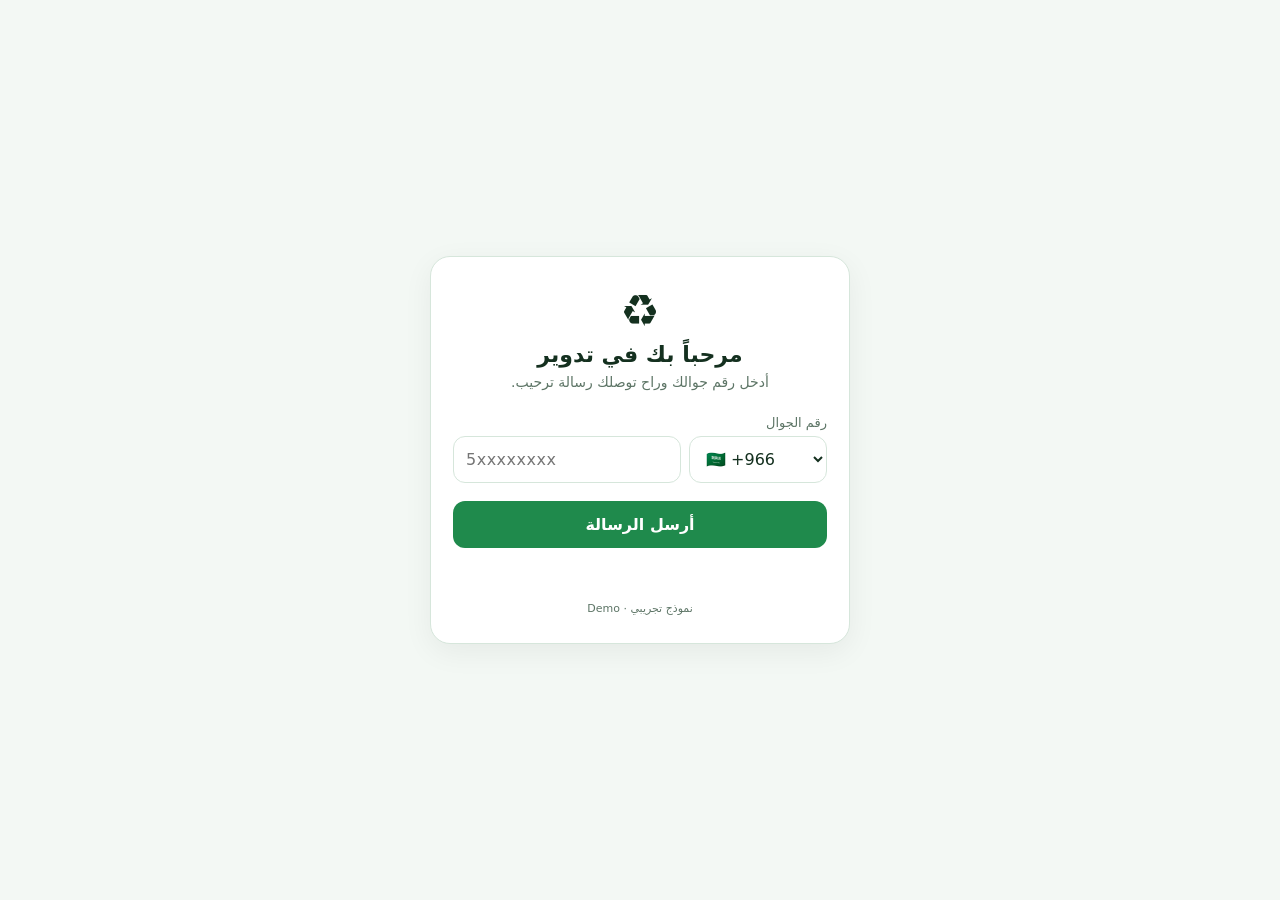
==== docs/welcome/index.html @ 0ce6180c "Create index.html" ====
<!doctype html>
<html lang="ar" dir="rtl">
<head>
<meta charset="utf-8">
<meta name="viewport" content="width=device-width,initial-scale=1">
<title>مرحباً بك في تدوير | Tadwir</title>
<link rel="stylesheet" href="../shared/style.css">
</head>
<body>
<main class="card">
  <div class="logo">♻️</div>
  <h1>مرحباً بك في تدوير</h1>
  <p class="sub">أدخل رقم جوالك وراح توصلك رسالة ترحيب.</p>
  <form id="form" autocomplete="off">
    <label for="phone">رقم الجوال</label>
    <div class="row">
      <input id="phone" name="phone" type="tel" inputmode="tel" placeholder="5xxxxxxxx" required>
      <select id="country" name="country">
        <option value="SA">🇸🇦 +966</option>
        <option value="EG">🇪🇬 +20</option>
        <option value="LB">🇱🇧 +961</option>
        <option value="AE">🇦🇪 +971</option>
        <option value="KW">🇰🇼 +965</option>
        <option value="BH">🇧🇭 +973</option>
        <option value="QA">🇶🇦 +974</option>
        <option value="OM">🇴🇲 +968</option>
        <option value="JO">🇯🇴 +962</option>
        <option value="IQ">🇮🇶 +964</option>
      </select>
    </div>
    <button id="btn" type="submit">أرسل الرسالة</button>
    <div id="msg" role="status" aria-live="polite"></div>
  </form>
  <footer>نموذج تجريبي · Demo</footer>
</main>
<script src="../config.js"></script>
<script>window.CONFIG = { ...window.CONFIG_BASE, KIND: "welcome" };</script>
<script src="../shared/app.js"></script>
</body>
</html>
---- docs/shared/style.css ----
:root{--bg:#f3f8f4;--card:#fff;--ink:#14301f;--muted:#5d7566;--brand:#1f8a4c;--brand-d:#166b3a;--line:#d6e6db;--err:#b3261e}
@media (prefers-color-scheme:dark){:root{--bg:#0e1a13;--card:#15251b;--ink:#e6f3ea;--muted:#93aa9b;--brand:#3ec27a;--brand-d:#2ea766;--line:#25402f;--err:#ff8a80}}
*{box-sizing:border-box}
body{margin:0;min-height:100vh;display:grid;place-items:center;padding:16px;background:var(--bg);color:var(--ink);font-family:"Segoe UI",Tahoma,system-ui,sans-serif}
.card{width:100%;max-width:420px;background:var(--card);border:1px solid var(--line);border-radius:20px;padding:28px 22px;box-shadow:0 8px 30px rgba(0,0,0,.06)}
.logo{font-size:44px;text-align:center}
h1{margin:6px 0 4px;text-align:center;font-size:22px}
p.sub{margin:0 0 20px;text-align:center;color:var(--muted);font-size:14px;line-height:1.7}
label{display:block;font-size:13px;color:var(--muted);margin:14px 0 6px}
.row{display:flex;gap:8px;direction:ltr}
select,input{font:inherit;color:var(--ink);background:transparent;border:1px solid var(--line);border-radius:12px;padding:12px;outline:none}
select{flex:0 0 138px}
input{flex:1;min-width:0;letter-spacing:.5px}
select:focus,input:focus{border-color:var(--brand)}
button{width:100%;margin-top:18px;padding:14px;border:0;border-radius:12px;background:var(--brand);color:#fff;font:inherit;font-weight:700;cursor:pointer}
button:hover{background:var(--brand-d)}
button:disabled{opacity:.6;cursor:wait}
#msg{min-height:22px;margin-top:14px;text-align:center;font-size:14px}
#msg.ok{color:var(--brand)}#msg.err{color:var(--err)}
footer{margin-top:18px;text-align:center;font-size:11px;color:var(--muted)}
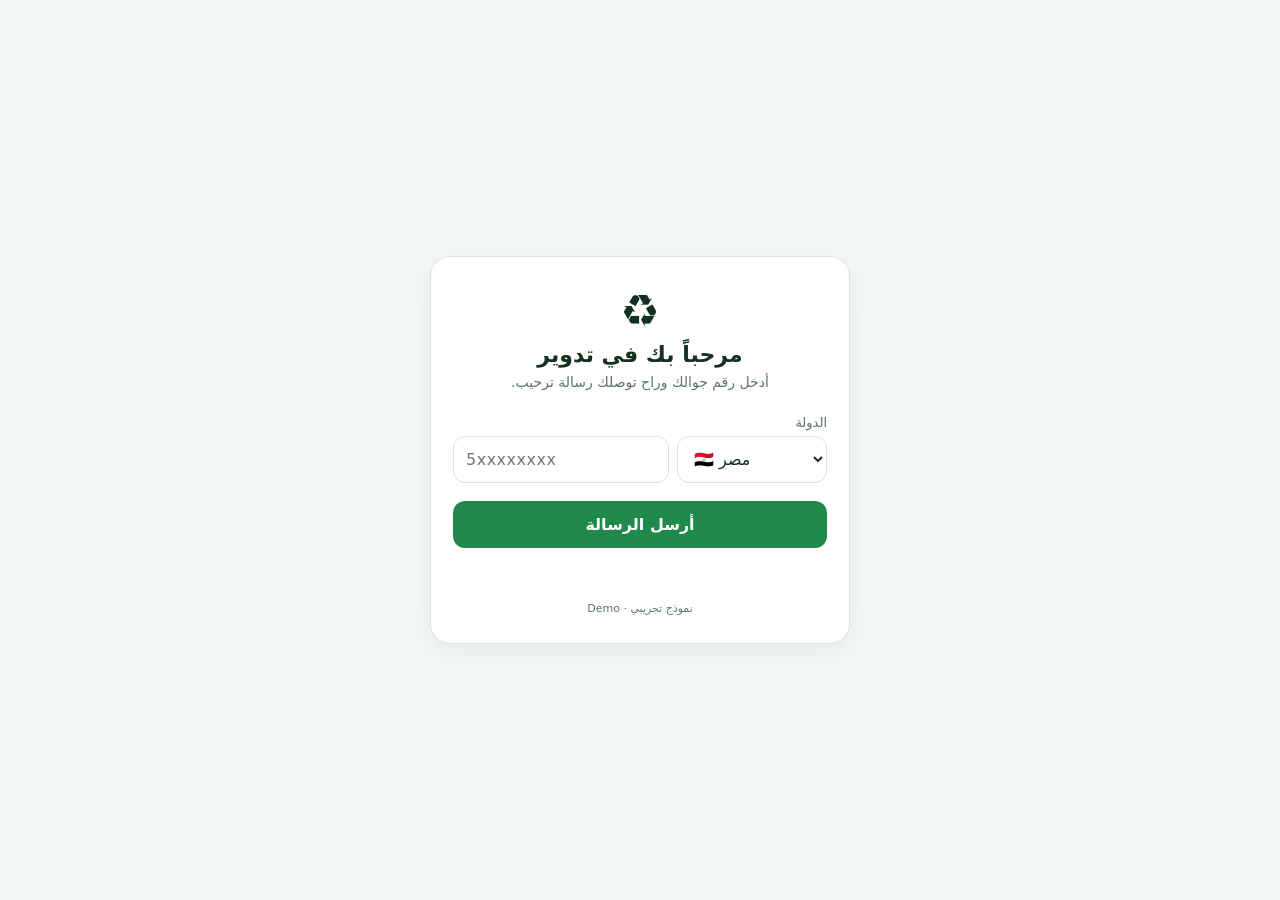
==== commit ec14b1ad: "Add country selection to welcome form Updated the form to include a country selection dropdown with " ====
--- a/docs/welcome/index.html
+++ b/docs/welcome/index.html
@@ -12,20 +12,28 @@
   <h1>مرحباً بك في تدوير</h1>
   <p class="sub">أدخل رقم جوالك وراح توصلك رسالة ترحيب.</p>
   <form id="form" autocomplete="off">
-    <label for="phone">رقم الجوال</label>
+    <label for="country">الدولة</label>
     <div class="row">
-      <input id="phone" name="phone" type="tel" inputmode="tel" placeholder="5xxxxxxxx" required>
+      <input id="phone" name="phone" type="tel" inputmode="tel" placeholder="رقم الجوال" required>
       <select id="country" name="country">
-        <option value="SA">🇸🇦 +966</option>
-        <option value="EG">🇪🇬 +20</option>
-        <option value="LB">🇱🇧 +961</option>
-        <option value="AE">🇦🇪 +971</option>
-        <option value="KW">🇰🇼 +965</option>
-        <option value="BH">🇧🇭 +973</option>
-        <option value="QA">🇶🇦 +974</option>
-        <option value="OM">🇴🇲 +968</option>
-        <option value="JO">🇯🇴 +962</option>
-        <option value="IQ">🇮🇶 +964</option>
+        <option value="EG">🇪🇬 مصر</option>
+        <option value="SA">🇸🇦 السعودية</option>
+        <option value="AE">🇦🇪 الإمارات</option>
+        <option value="KW">🇰🇼 الكويت</option>
+        <option value="BH">🇧🇭 البحرين</option>
+        <option value="QA">🇶🇦 قطر</option>
+        <option value="OM">🇴🇲 عُمان</option>
+        <option value="JO">🇯🇴 الأردن</option>
+        <option value="LB">🇱🇧 لبنان</option>
+        <option value="IQ">🇮🇶 العراق</option>
+        <option value="SY">🇸🇾 سوريا</option>
+        <option value="YE">🇾🇪 اليمن</option>
+        <option value="PS">🇵🇸 فلسطين</option>
+        <option value="LY">🇱🇾 ليبيا</option>
+        <option value="SD">🇸🇩 السودان</option>
+        <option value="TN">🇹🇳 تونس</option>
+        <option value="DZ">🇩🇿 الجزائر</option>
+        <option value="MA">🇲🇦 المغرب</option>
       </select>
     </div>
     <button id="btn" type="submit">أرسل الرسالة</button>
--- a/docs/shared/style.css
+++ b/docs/shared/style.css
@@ -9,7 +9,7 @@
 label{display:block;font-size:13px;color:var(--muted);margin:14px 0 6px}
 .row{display:flex;gap:8px;direction:ltr}
 select,input{font:inherit;color:var(--ink);background:transparent;border:1px solid var(--line);border-radius:12px;padding:12px;outline:none}
-select{flex:0 0 138px}
+select{flex:0 0 150px;max-width:45%}
 input{flex:1;min-width:0;letter-spacing:.5px}
 select:focus,input:focus{border-color:var(--brand)}
 button{width:100%;margin-top:18px;padding:14px;border:0;border-radius:12px;background:var(--brand);color:#fff;font:inherit;font-weight:700;cursor:pointer}
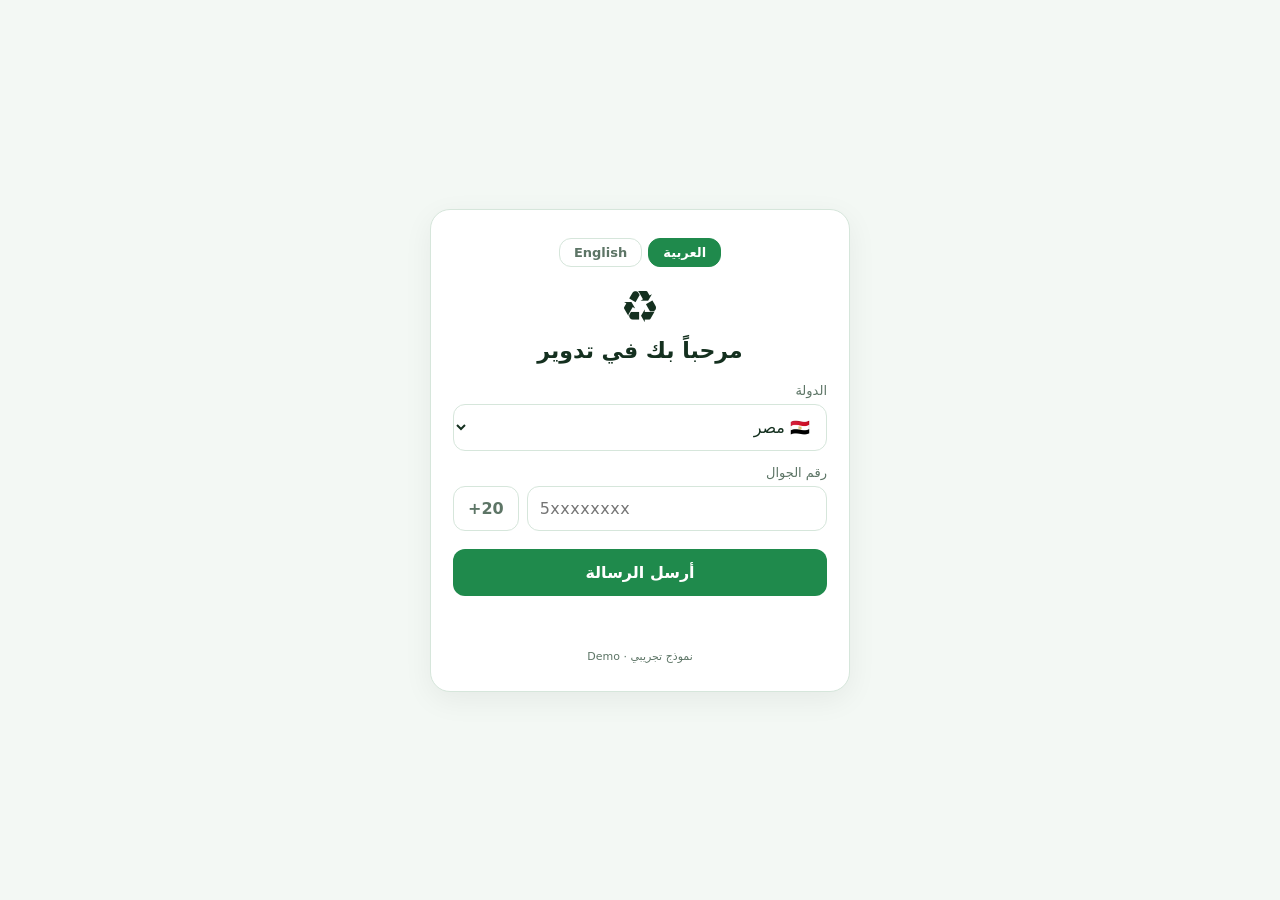
==== commit 1455b570: "Refactor HTML structure and update elements" ====
--- a/docs/welcome/index.html
+++ b/docs/welcome/index.html
@@ -8,38 +8,25 @@
 </head>
 <body>
 <main class="card">
+  <div class="langs" role="group" aria-label="Language">
+    <button type="button" data-lang="ar" aria-pressed="true">العربية</button>
+    <button type="button" data-lang="en" aria-pressed="false">English</button>
+  </div>
   <div class="logo">♻️</div>
-  <h1>مرحباً بك في تدوير</h1>
-  <p class="sub">أدخل رقم جوالك وراح توصلك رسالة ترحيب.</p>
+  <h1 id="h1">مرحباً بك في تدوير</h1>
+  <p class="sub" id="sub"></p>
   <form id="form" autocomplete="off">
-    <label for="country">الدولة</label>
+    <label for="country" id="countryLabel">الدولة</label>
+    <select id="country" name="country"><option value="EG">🇪🇬 مصر</option></select>
+    <label for="phone" id="phoneLabel">رقم الجوال</label>
     <div class="row">
-      <input id="phone" name="phone" type="tel" inputmode="tel" placeholder="رقم الجوال" required>
-      <select id="country" name="country">
-        <option value="EG">🇪🇬 مصر</option>
-        <option value="SA">🇸🇦 السعودية</option>
-        <option value="AE">🇦🇪 الإمارات</option>
-        <option value="KW">🇰🇼 الكويت</option>
-        <option value="BH">🇧🇭 البحرين</option>
-        <option value="QA">🇶🇦 قطر</option>
-        <option value="OM">🇴🇲 عُمان</option>
-        <option value="JO">🇯🇴 الأردن</option>
-        <option value="LB">🇱🇧 لبنان</option>
-        <option value="IQ">🇮🇶 العراق</option>
-        <option value="SY">🇸🇾 سوريا</option>
-        <option value="YE">🇾🇪 اليمن</option>
-        <option value="PS">🇵🇸 فلسطين</option>
-        <option value="LY">🇱🇾 ليبيا</option>
-        <option value="SD">🇸🇩 السودان</option>
-        <option value="TN">🇹🇳 تونس</option>
-        <option value="DZ">🇩🇿 الجزائر</option>
-        <option value="MA">🇲🇦 المغرب</option>
-      </select>
+      <span class="dial" id="dial">+20</span>
+      <input id="phone" name="phone" type="tel" inputmode="tel" placeholder="5xxxxxxxx" required>
     </div>
-    <button id="btn" type="submit">أرسل الرسالة</button>
+    <button id="btn" class="submit" type="submit">أرسل الرسالة</button>
     <div id="msg" role="status" aria-live="polite"></div>
   </form>
-  <footer>نموذج تجريبي · Demo</footer>
+  <footer id="demo">نموذج تجريبي · Demo</footer>
 </main>
 <script src="../config.js"></script>
 <script>window.CONFIG = { ...window.CONFIG_BASE, KIND: "welcome" };</script>
--- a/docs/shared/style.css
+++ b/docs/shared/style.css
@@ -9,7 +9,14 @@
 label{display:block;font-size:13px;color:var(--muted);margin:14px 0 6px}
 .row{display:flex;gap:8px;direction:ltr}
 select,input{font:inherit;color:var(--ink);background:transparent;border:1px solid var(--line);border-radius:12px;padding:12px;outline:none}
-select{flex:0 0 150px;max-width:45%}
+select{width:100%}
+.dial{display:flex;align-items:center;padding:0 14px;border:1px solid var(--line);border-radius:12px;color:var(--muted);font-weight:700;direction:ltr}
+.dial[hidden]{display:none}
+.langs{display:flex;gap:6px;justify-content:center;margin-bottom:14px}
+.langs button{width:auto;margin:0;padding:6px 14px;font-size:13px;background:transparent;color:var(--muted);border:1px solid var(--line)}
+.langs button[aria-pressed=true]{background:var(--brand);color:#fff;border-color:var(--brand)}
+.langs button:hover{background:var(--line);color:var(--ink)}
+.langs button[aria-pressed=true]:hover{background:var(--brand-d);color:#fff}
 input{flex:1;min-width:0;letter-spacing:.5px}
 select:focus,input:focus{border-color:var(--brand)}
 button{width:100%;margin-top:18px;padding:14px;border:0;border-radius:12px;background:var(--brand);color:#fff;font:inherit;font-weight:700;cursor:pointer}
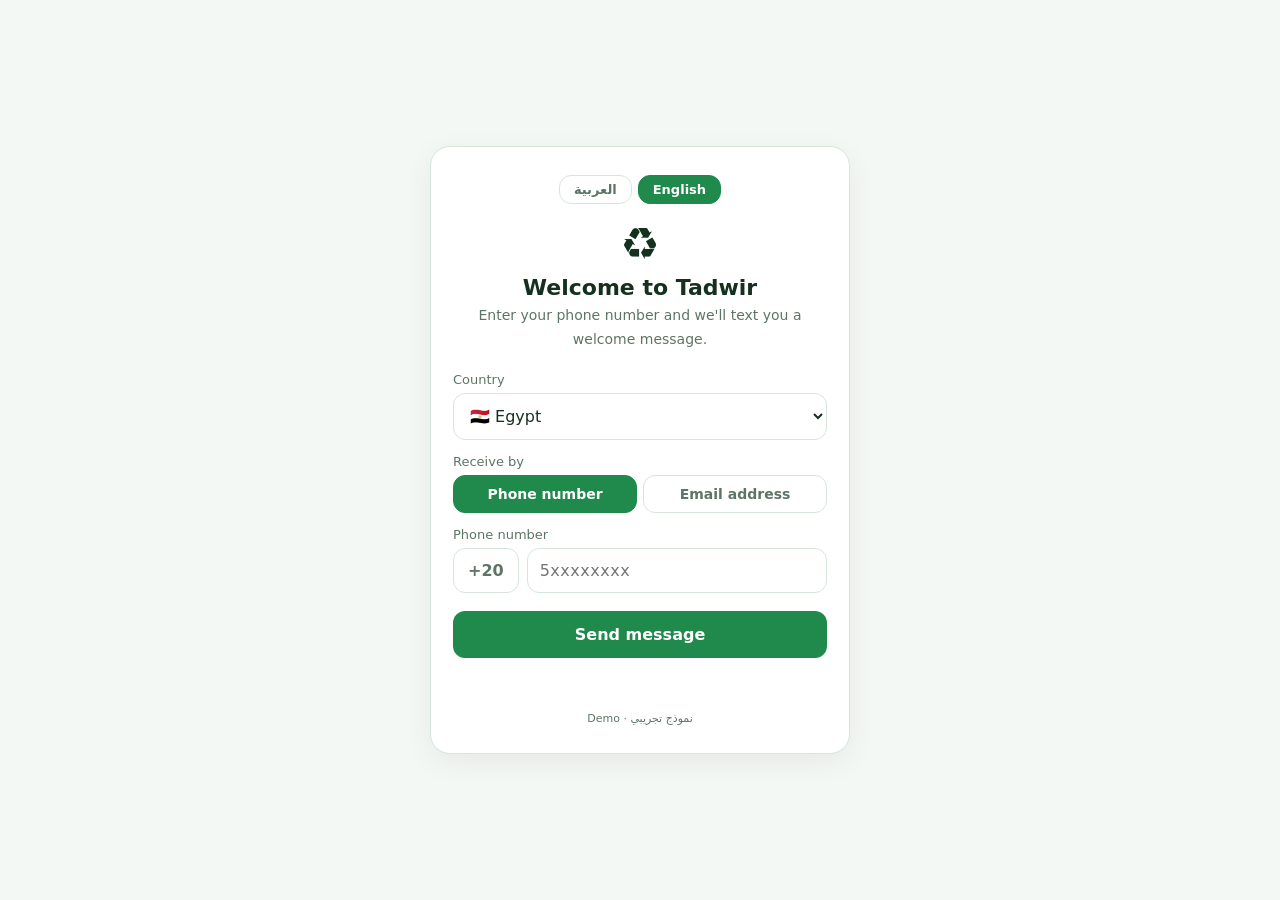
==== commit 27d72e82: "Add method selection for delivery options" ====
--- a/docs/welcome/index.html
+++ b/docs/welcome/index.html
@@ -18,6 +18,11 @@
   <form id="form" autocomplete="off">
     <label for="country" id="countryLabel">الدولة</label>
     <select id="country" name="country"><option value="EG">🇪🇬 مصر</option></select>
+    <label id="methodLabel">طريقة الاستلام</label>
+    <div class="seg" role="group" aria-label="Method">
+      <button type="button" data-method="sms" aria-pressed="true">رقم الجوال</button>
+      <button type="button" data-method="email" aria-pressed="false">البريد الإلكتروني</button>
+    </div>
     <label for="phone" id="phoneLabel">رقم الجوال</label>
     <div class="row">
       <span class="dial" id="dial">+20</span>
--- a/docs/shared/style.css
+++ b/docs/shared/style.css
@@ -13,10 +13,15 @@
 .dial{display:flex;align-items:center;padding:0 14px;border:1px solid var(--line);border-radius:12px;color:var(--muted);font-weight:700;direction:ltr}
 .dial[hidden]{display:none}
 .langs{display:flex;gap:6px;justify-content:center;margin-bottom:14px}
+.seg{display:flex;gap:6px}
+.seg button{margin:0;padding:10px;font-size:14px;background:transparent;color:var(--muted);border:1px solid var(--line)}
+.seg button[aria-pressed=true]{background:var(--brand);color:#fff;border-color:var(--brand)}
+.seg button.off{opacity:.5}
+#msg.info{color:var(--muted)}
 .langs button{width:auto;margin:0;padding:6px 14px;font-size:13px;background:transparent;color:var(--muted);border:1px solid var(--line)}
 .langs button[aria-pressed=true]{background:var(--brand);color:#fff;border-color:var(--brand)}
-.langs button:hover{background:var(--line);color:var(--ink)}
-.langs button[aria-pressed=true]:hover{background:var(--brand-d);color:#fff}
+.langs button:hover,.seg button:hover{background:var(--line);color:var(--ink)}
+.langs button[aria-pressed=true]:hover,.seg button[aria-pressed=true]:hover{background:var(--brand-d);color:#fff}
 input{flex:1;min-width:0;letter-spacing:.5px}
 select:focus,input:focus{border-color:var(--brand)}
 button{width:100%;margin-top:18px;padding:14px;border:0;border-radius:12px;background:var(--brand);color:#fff;font:inherit;font-weight:700;cursor:pointer}
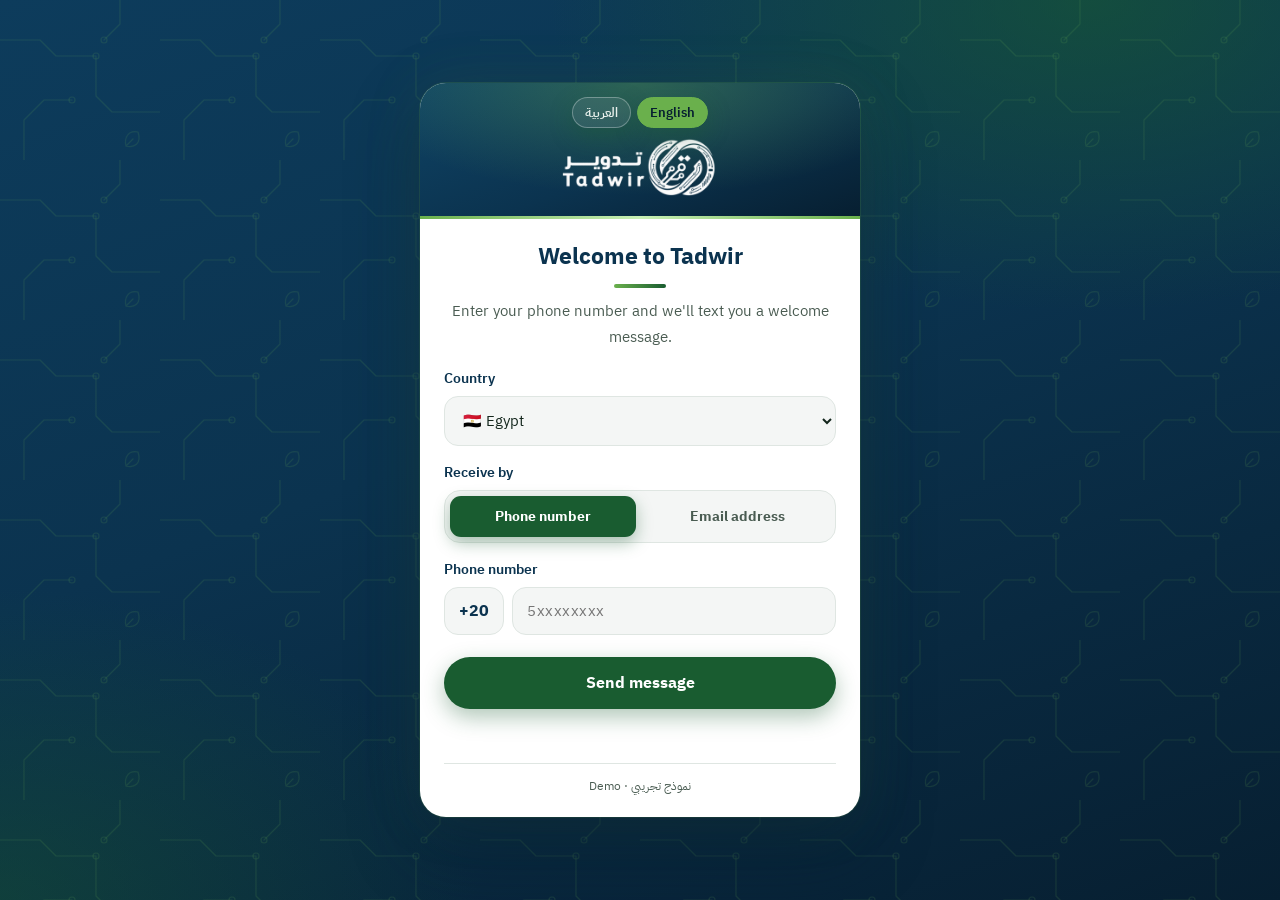
==== commit e4125bf1: "Add files via upload" ====
--- a/docs/welcome/index.html
+++ b/docs/welcome/index.html
@@ -4,7 +4,128 @@
 <meta charset="utf-8">
 <meta name="viewport" content="width=device-width,initial-scale=1">
 <title>مرحباً بك في تدوير | Tadwir</title>
-<link rel="stylesheet" href="../shared/style.css">
+<link rel="preconnect" href="https://fonts.googleapis.com">
+<link rel="preconnect" href="https://fonts.gstatic.com" crossorigin>
+<link rel="stylesheet" href="https://fonts.googleapis.com/css2?family=IBM+Plex+Sans+Arabic:wght@400;600;700&display=swap">
+<meta name="theme-color" content="#0b334f">
+<style>
+/* ==========================================================
+   Tadwir — تدوير | Welcome & order pages
+   Same identity as the main site: green #195c30, navy #0b334f,
+   accent #6ab04c, IBM Plex Sans Arabic, circuit motif, logo.
+   ========================================================== */
+:root{
+  --green:#195c30;--green-d:#14492a;--green-l:#6ab04c;--navy:#0b334f;--navy-9:#071f31;
+  --bg-a:#0d3c5c;--bg-b:#0b334f;--bg-c:#071f31;
+  --card:#ffffff;--field:#f4f6f5;--ink:#13261c;--heading:#0b334f;--muted:#4a5c52;--line:#dfe6e2;
+  --brand:#195c30;--brand-d:#14492a;--ok:#195c30;--err:#b3261e;
+  --shadow:0 30px 70px rgba(7,31,49,.45);
+  --logo:url("[data-uri]");
+  color-scheme:light;
+}
+@media (prefers-color-scheme:dark){:root:not([data-theme=light]){
+  --card:#0d2a40;--field:#0a2236;--ink:#e2ebe6;--heading:#f1f6f3;--muted:#a8bcb2;--line:#1c3e57;
+  --brand:#2f7d47;--brand-d:#256a3b;--ok:#86cc66;--err:#ff8a80;--shadow:0 30px 70px rgba(0,0,0,.55);color-scheme:dark}}
+:root[data-theme=dark]{
+  --card:#0d2a40;--field:#0a2236;--ink:#e2ebe6;--heading:#f1f6f3;--muted:#a8bcb2;--line:#1c3e57;
+  --brand:#2f7d47;--brand-d:#256a3b;--ok:#86cc66;--err:#ff8a80;--shadow:0 30px 70px rgba(0,0,0,.55);color-scheme:dark}
+
+*{box-sizing:border-box}
+body{
+  margin:0;min-height:100vh;min-height:100svh;display:grid;place-items:center;padding:24px 16px;
+  color:var(--ink);font-family:"IBM Plex Sans Arabic","Tajawal",system-ui,-apple-system,"Segoe UI",Tahoma,sans-serif;
+  background:
+    url("data:image/svg+xml,%3Csvg xmlns='http://www.w3.org/2000/svg' width='160' height='160' fill='none' stroke='%236ab04c' stroke-opacity='.14' stroke-width='1.2' stroke-linecap='round' stroke-linejoin='round'%3E%3Cpath d='M0 40h40l16 16h40M96 56v40l16 16h48M24 160v-40l20-20h28M120 0v24l-16 16'/%3E%3Ccircle cx='96' cy='56' r='3'/%3E%3Ccircle cx='72' cy='100' r='3'/%3E%3Ccircle cx='104' cy='40' r='3'/%3E%3Cpath d='M138 132c-10-2-14 6-12 14 8 2 16-2 12-14Zm-12 14 7-7'/%3E%3C/svg%3E") 0 0/160px 160px,
+    radial-gradient(900px 520px at 85% 0%,rgba(25,92,48,.6),transparent 60%),
+    radial-gradient(800px 520px at 0% 100%,rgba(25,92,48,.4),transparent 60%),
+    linear-gradient(160deg,var(--bg-a) 0%,var(--bg-b) 45%,var(--bg-c) 100%);
+  background-attachment:fixed;
+}
+a{color:var(--ok)}
+
+/* ---------- Card ---------- */
+.card{
+  position:relative;width:100%;max-width:440px;overflow:hidden;
+  background:var(--card);border-radius:26px;padding:0 24px 22px;
+  box-shadow:var(--shadow),0 0 0 1px rgba(106,176,76,.18),0 0 60px rgba(106,176,76,.12);
+  animation:rise .7s cubic-bezier(.22,.8,.24,1) both;
+}
+@keyframes rise{from{opacity:0;transform:translateY(24px) scale(.98)}to{opacity:1;transform:none}}
+
+/* Brand header: navy band with the Tadwir logo */
+.logo{
+  margin:0 -24px 22px;height:136px;position:relative;font-size:0;color:transparent;
+  background:var(--logo) center calc(100% - 20px)/auto 58px no-repeat,
+    radial-gradient(420px 160px at 50% 0%,rgba(106,176,76,.35),transparent 70%),
+    linear-gradient(160deg,#0f4466,var(--navy) 55%,var(--navy-9));
+  border-bottom:3px solid var(--green-l);
+}
+.logo::after{
+  content:"";position:absolute;inset-inline:0;bottom:-3px;height:3px;
+  background:linear-gradient(90deg,transparent,#c9f0b5,transparent);
+  animation:scan 3.2s ease-in-out infinite;
+}
+@keyframes scan{0%{transform:translateX(-100%)}100%{transform:translateX(100%)}}
+
+/* Language switch sits on the brand band */
+.langs{position:absolute;top:14px;inset-inline:0;z-index:2;display:flex;gap:6px;justify-content:center;margin:0}
+.langs button{
+  width:auto;margin:0;padding:5px 12px;font-size:12.5px;font-weight:600;border-radius:999px;
+  background:rgba(255,255,255,.08);color:#e8f0ec;border:1.5px solid rgba(255,255,255,.3);
+}
+.langs button[aria-pressed=true]{background:var(--green-l);color:var(--navy-9);border-color:var(--green-l)}
+.langs button:hover{background:rgba(106,176,76,.22);color:#fff}
+.langs button[aria-pressed=true]:hover{background:#7cc35c;color:var(--navy-9)}
+
+h1{margin:0 0 6px;text-align:center;font-size:23px;line-height:1.4;color:var(--heading);font-weight:700}
+h1::after{content:"";display:block;width:52px;height:4px;border-radius:4px;margin:10px auto 0;background:linear-gradient(90deg,var(--green-l),var(--green))}
+p.sub{margin:10px 0 18px;text-align:center;color:var(--muted);font-size:14.5px;line-height:1.8}
+p.sub a{font-weight:700;text-decoration:none}
+p.sub a:hover{text-decoration:underline}
+
+/* ---------- Form ---------- */
+label{display:block;font-size:13.5px;font-weight:600;color:var(--heading);margin:16px 0 7px}
+.row{display:flex;gap:8px;direction:ltr}
+select,input{
+  font:inherit;font-size:15px;color:var(--ink);background:var(--field);
+  border:1.5px solid var(--line);border-radius:14px;padding:12px 14px;outline:none;
+  transition:border-color .25s,box-shadow .25s,background-color .25s;
+}
+select{width:100%;cursor:pointer}
+select:focus,input:focus{border-color:var(--green-l);box-shadow:0 0 0 4px rgba(106,176,76,.2);background:var(--card)}
+input{flex:1;min-width:0;letter-spacing:.5px}
+.dial{display:flex;align-items:center;padding:0 14px;background:var(--field);border:1.5px solid var(--line);border-radius:14px;color:var(--heading);font-weight:700;direction:ltr}
+.dial[hidden]{display:none}
+
+.seg{display:flex;gap:8px;padding:5px;background:var(--field);border:1.5px solid var(--line);border-radius:16px}
+.seg button{margin:0;padding:10px;font-size:14px;border-radius:11px;background:transparent;color:var(--muted);border:0;box-shadow:none}
+.seg button[aria-pressed=true]{background:var(--brand);color:#fff;box-shadow:0 6px 16px rgba(25,92,48,.35)}
+.seg button:hover{background:rgba(106,176,76,.14);color:var(--ink);transform:none}
+.seg button[aria-pressed=true]:hover{background:var(--brand-d);color:#fff}
+.seg button.off{opacity:.45}
+
+button{
+  width:100%;margin-top:22px;padding:14px;border:0;border-radius:999px;
+  background:var(--brand);color:#fff;font:inherit;font-size:16px;font-weight:700;cursor:pointer;
+  box-shadow:0 8px 22px rgba(25,92,48,.35);
+  transition:background-color .3s,box-shadow .3s,transform .3s cubic-bezier(.22,.8,.24,1);
+}
+button:hover{background:var(--brand-d);transform:translateY(-2px);box-shadow:0 12px 28px rgba(25,92,48,.45),0 0 0 4px rgba(106,176,76,.18)}
+button:disabled{opacity:.6;cursor:wait;transform:none}
+:focus-visible{outline:3px solid var(--green-l);outline-offset:3px}
+
+#msg{min-height:22px;margin-top:14px;text-align:center;font-size:14px;line-height:1.7;border-radius:12px}
+#msg.ok,#msg.err,#msg.info{padding:10px 12px}
+#msg.ok{color:var(--ok);background:rgba(106,176,76,.12)}
+#msg.err{color:var(--err);background:rgba(179,38,30,.08)}
+#msg.info{color:var(--muted);background:var(--field)}
+
+footer{margin-top:18px;padding-top:14px;border-top:1px solid var(--line);text-align:center;font-size:11.5px;color:var(--muted)}
+
+@media (max-width:380px){.card{padding:0 18px 20px}.logo{margin:0 -18px 20px;height:128px;background-size:auto 52px,auto,auto}h1{font-size:21px}}
+@media (prefers-reduced-motion:reduce){.card,.logo::after{animation:none}button,button:hover{transition:none;transform:none}}
+
+</style>
 </head>
 <body>
 <main class="card">
@@ -12,7 +133,7 @@
     <button type="button" data-lang="ar" aria-pressed="true">العربية</button>
     <button type="button" data-lang="en" aria-pressed="false">English</button>
   </div>
-  <div class="logo">♻️</div>
+  <div class="logo" role="img" aria-label="تدوير | Tadwir"></div>
   <h1 id="h1">مرحباً بك في تدوير</h1>
   <p class="sub" id="sub"></p>
   <form id="form" autocomplete="off">
@@ -33,8 +154,242 @@
   </form>
   <footer id="demo">نموذج تجريبي · Demo</footer>
 </main>
-<script src="../config.js"></script>
+<script>
+// بعد ما تنشر الـ Worker، حط رابطه هنا (مثال: https://tadwir-sms.اسمك.workers.dev)
+window.CONFIG_BASE = {
+  API_URL: "https://tadwir-sms.tadwir.workers.dev",
+  // اختياري: Site Key من Cloudflare Turnstile (اتركه فاضي لو ما تبي كابتشا)
+  TURNSTILE_SITEKEY: "",
+  // الدول اللي ترسل SMS (برقم الجوال). باقي الدول إيميل. لازم تطابق الوسيط
+  SMS_COUNTRIES: ["EG"],
+};
+
+</script>
 <script>window.CONFIG = { ...window.CONFIG_BASE, KIND: "welcome" };</script>
-<script src="../shared/app.js"></script>
+<script>
+const COUNTRIES = [
+  ["EG","🇪🇬","مصر","Egypt","+20"],
+  ["SA","🇸🇦","السعودية","Saudi Arabia","+966"],
+  ["AE","🇦🇪","الإمارات","United Arab Emirates","+971"],
+  ["KW","🇰🇼","الكويت","Kuwait","+965"],
+  ["BH","🇧🇭","البحرين","Bahrain","+973"],
+  ["QA","🇶🇦","قطر","Qatar","+974"],
+  ["OM","🇴🇲","عُمان","Oman","+968"],
+  ["JO","🇯🇴","الأردن","Jordan","+962"],
+  ["LB","🇱🇧","لبنان","Lebanon","+961"],
+  ["IQ","🇮🇶","العراق","Iraq","+964"],
+  ["SY","🇸🇾","سوريا","Syria","+963"],
+  ["YE","🇾🇪","اليمن","Yemen","+967"],
+  ["PS","🇵🇸","فلسطين","Palestine","+970"],
+  ["LY","🇱🇾","ليبيا","Libya","+218"],
+  ["SD","🇸🇩","السودان","Sudan","+249"],
+  ["TN","🇹🇳","تونس","Tunisia","+216"],
+  ["DZ","🇩🇿","الجزائر","Algeria","+213"],
+  ["MA","🇲🇦","المغرب","Morocco","+212"],
+];
+
+const T = {
+  ar: {
+    dir: "rtl",
+    title: { welcome: "مرحباً بك في تدوير", order: "تأكيد طلبك في تدوير" },
+    sub: {
+      welcome: { sms: "أدخل رقم جوالك وراح توصلك رسالة ترحيب.", email: "أدخل بريدك الإلكتروني وراح توصلك رسالة ترحيب." },
+      order: { sms: "أدخل رقم جوالك وراح توصلك رسالة تأكيد الطلب.", email: "أدخل بريدك الإلكتروني وراح توصلك رسالة تأكيد الطلب." },
+    },
+    langLabel: "اللغة", country: "الدولة", method: "طريقة الاستلام", phone: "رقم الجوال", email: "البريد الإلكتروني",
+    smsUnsupported: "النظام ما يدعم الرسائل النصية لهذه الدولة، تقدر تستلم الرسالة على بريدك الإلكتروني.",
+    btn: { welcome: "أرسل الرسالة", order: "أكّد الطلب" },
+    demo: "نموذج تجريبي · Demo",
+    okSms: "تم الإرسال ✅ تفقد رسائلك.",
+    okEmail: "تم الإرسال ✅ تفقد بريدك (وصندوق الرسائل غير المرغوبة).",
+    errors: {
+      bad_phone: "الرقم غير صحيح، تأكد من الدولة والرقم.",
+      bad_email: "البريد الإلكتروني غير صحيح.",
+      sms_unsupported: "النظام ما يدعم الرسائل النصية لهذه الدولة، استخدم البريد الإلكتروني.",
+      country_not_allowed: "هذي الدولة غير مدعومة حالياً.",
+      phone_limit: "وصلت الحد المسموح لهذا الرقم اليوم.",
+      ip_limit: "طلبات كثيرة، حاول بعد ساعة.",
+      daily_cap: "الخدمة وصلت حدها اليومي، حاول بكرة.",
+      country_quota: "الخدمة غير متاحة لهذه الدولة حالياً.",
+      captcha: "فشل التحقق، حدّث الصفحة وحاول مرة ثانية.",
+      send_failed: "تعذر إرسال الرسالة، حاول لاحقاً.",
+      origin: "هذا الموقع غير مصرح له.",
+      channel_unavailable: "الإرسال لهذه الدولة غير متاح حالياً.",
+      other: "صار خطأ، حاول مرة ثانية.",
+      network: "تعذر الاتصال بالخدمة.",
+    },
+  },
+  en: {
+    dir: "ltr",
+    title: { welcome: "Welcome to Tadwir", order: "Confirm your Tadwir order" },
+    sub: {
+      welcome: { sms: "Enter your phone number and we'll text you a welcome message.", email: "Enter your email and we'll send you a welcome message." },
+      order: { sms: "Enter your phone number and we'll text you your order confirmation.", email: "Enter your email and we'll send you your order confirmation." },
+    },
+    langLabel: "Language", country: "Country", method: "Receive by", phone: "Phone number", email: "Email address",
+    smsUnsupported: "Text messages (SMS) are not supported for this country. You can receive the message by email instead.",
+    btn: { welcome: "Send message", order: "Confirm order" },
+    demo: "Demo · نموذج تجريبي",
+    okSms: "Sent ✅ Check your messages.",
+    okEmail: "Sent ✅ Check your inbox (and spam folder).",
+    errors: {
+      bad_phone: "Invalid number. Check the country and the number.",
+      bad_email: "Invalid email address.",
+      sms_unsupported: "Text messages are not supported for this country. Please use email.",
+      country_not_allowed: "This country is not supported yet.",
+      phone_limit: "This number reached today's limit.",
+      ip_limit: "Too many requests. Try again in an hour.",
+      daily_cap: "The service reached its daily limit. Try tomorrow.",
+      country_quota: "The service is currently unavailable for this country.",
+      captcha: "Verification failed. Refresh the page and try again.",
+      send_failed: "Could not send the message. Try again later.",
+      origin: "This site is not authorized.",
+      channel_unavailable: "Sending to this country is currently unavailable.",
+      other: "Something went wrong. Please try again.",
+      network: "Could not reach the service.",
+    },
+  },
+};
+
+const KIND = window.CONFIG.KIND;
+const SMS_COUNTRIES = window.CONFIG.SMS_COUNTRIES || ["EG"];
+const $ = (id) => document.getElementById(id);
+const form = $("form"), msg = $("msg"), btn = $("btn"), phone = $("phone"), country = $("country"), dial = $("dial");
+
+let lang = "ar";
+try {
+  const saved = localStorage.getItem("tadwir_lang");
+  if (saved === "ar" || saved === "en") lang = saved;
+  else if (!/^ar/i.test(navigator.language || "ar")) lang = "en";
+} catch (e) {}
+
+const smsOk = () => SMS_COUNTRIES.includes(country.value);
+let method = "sms";
+const isEmailMode = () => method === "email";
+
+function buildCountries() {
+  const cur = country.value || "EG";
+  country.innerHTML = "";
+  for (const [code, flag, ar, en] of COUNTRIES) {
+    const o = document.createElement("option");
+    o.value = code;
+    o.textContent = `${flag} ${lang === "ar" ? ar : en}`;
+    country.appendChild(o);
+  }
+  country.value = cur;
+}
+
+function applyMode(clear) {
+  const t = T[lang];
+  if (!smsOk()) method = "email";
+  const em = isEmailMode();
+  $("methodLabel").textContent = t.method;
+  document.querySelectorAll("[data-method]").forEach((b) => {
+    b.setAttribute("aria-pressed", String(b.dataset.method === method));
+    b.textContent = b.dataset.method === "sms" ? t.phone : t.email;
+    b.classList.toggle("off", b.dataset.method === "sms" && !smsOk());
+  });
+  if (clear) phone.value = "";
+  phone.type = em ? "email" : "tel";
+  phone.inputMode = em ? "email" : "tel";
+  phone.placeholder = em ? "name@example.com" : "5xxxxxxxx";
+  $("phoneLabel").textContent = em ? t.email : t.phone;
+  $("sub").textContent = t.sub[KIND][em ? "email" : "sms"];
+  dial.hidden = em;
+  if (!em) dial.textContent = (COUNTRIES.find((c) => c[0] === country.value) || [])[4] || "";
+}
+
+function applyLang() {
+  const t = T[lang];
+  document.documentElement.lang = lang;
+  document.documentElement.dir = t.dir;
+  document.title = `${t.title[KIND]} | Tadwir`;
+  $("h1").textContent = t.title[KIND];
+  $("countryLabel").textContent = t.country;
+  btn.textContent = t.btn[KIND];
+  $("demo").textContent = t.demo;
+  document.querySelectorAll("[data-lang]").forEach((b) => b.setAttribute("aria-pressed", String(b.dataset.lang === lang)));
+  msg.textContent = ""; msg.className = "";
+  buildCountries();
+  applyMode(false);
+}
+
+document.querySelectorAll("[data-lang]").forEach((b) =>
+  b.addEventListener("click", () => {
+    lang = b.dataset.lang;
+    try { localStorage.setItem("tadwir_lang", lang); } catch (e) {}
+    applyLang();
+  })
+);
+country.addEventListener("change", () => {
+  msg.textContent = ""; msg.className = "";
+  method = smsOk() ? "sms" : "email";
+  applyMode(true);
+});
+document.querySelectorAll("[data-method]").forEach((b) =>
+  b.addEventListener("click", () => {
+    msg.textContent = ""; msg.className = "";
+    if (b.dataset.method === "sms" && !smsOk()) {
+      msg.className = "info";
+      msg.textContent = T[lang].smsUnsupported;
+      return;
+    }
+    method = b.dataset.method;
+    applyMode(true);
+  })
+);
+applyLang();
+
+let captchaToken = "";
+if (window.CONFIG.TURNSTILE_SITEKEY) {
+  const s = document.createElement("script");
+  s.src = "https://challenges.cloudflare.com/turnstile/v0/api.js";
+  s.async = true;
+  document.head.appendChild(s);
+  const d = document.createElement("div");
+  d.className = "cf-turnstile";
+  d.dataset.sitekey = window.CONFIG.TURNSTILE_SITEKEY;
+  d.dataset.callback = "onCaptcha";
+  btn.before(d);
+  window.onCaptcha = (tk) => (captchaToken = tk);
+}
+
+form.addEventListener("submit", async (e) => {
+  e.preventDefault();
+  const t = T[lang];
+  msg.className = ""; msg.textContent = ""; btn.disabled = true;
+  const em = isEmailMode();
+  try {
+    const r = await fetch(window.CONFIG.API_URL, {
+      method: "POST",
+      headers: { "Content-Type": "application/json" },
+      body: JSON.stringify({
+        kind: KIND,
+        country: country.value,
+        method,
+        ...(em ? { email: phone.value } : { phone: phone.value }),
+        captcha: captchaToken,
+      }),
+    });
+    const data = await r.json().catch(() => ({}));
+    if (r.ok && data.ok) {
+      msg.className = "ok";
+      msg.textContent = em ? t.okEmail : t.okSms;
+      phone.value = "";
+    } else {
+      msg.className = "err";
+      msg.textContent = t.errors[data.error] || t.errors.other;
+    }
+  } catch {
+    msg.className = "err";
+    msg.textContent = t.errors.network;
+  } finally {
+    btn.disabled = false;
+    if (window.turnstile) window.turnstile.reset();
+    captchaToken = "";
+  }
+});
+
+</script>
 </body>
 </html>
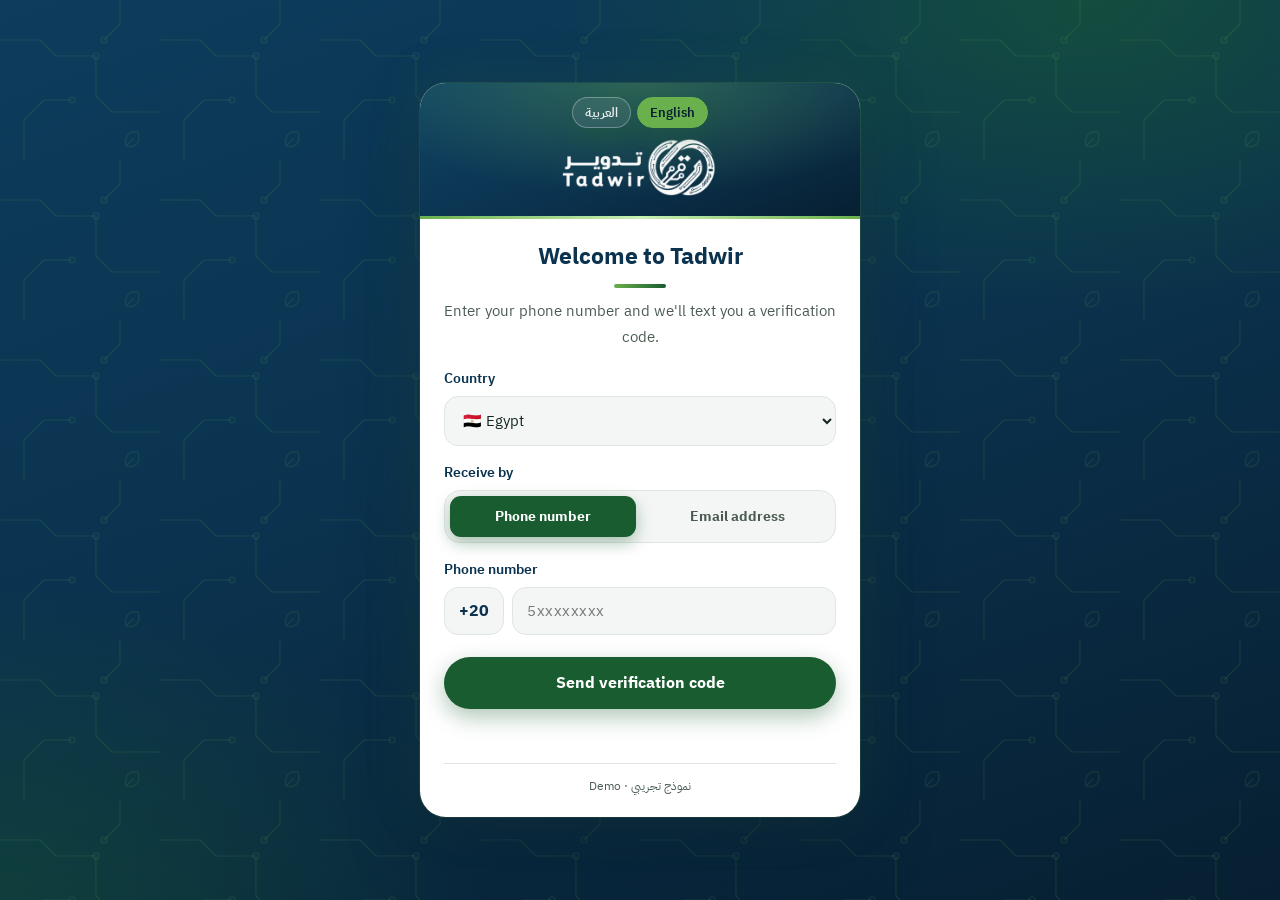
==== commit 268f5c33: "Update index.html" ====
--- a/docs/welcome/index.html
+++ b/docs/welcome/index.html
@@ -125,6 +125,18 @@
 @media (max-width:380px){.card{padding:0 18px 20px}.logo{margin:0 -18px 20px;height:128px;background-size:auto 52px,auto,auto}h1{font-size:21px}}
 @media (prefers-reduced-motion:reduce){.card,.logo::after{animation:none}button,button:hover{transition:none;transform:none}}
 
+/* ---- Verify step ---- */
+.step[hidden]{display:none}
+.sent-to{margin:4px 0 2px;text-align:center;font-size:14px;color:var(--muted)}
+.sent-to b{color:var(--heading);direction:ltr;unicode-bidi:isolate}
+.otp{width:100%;text-align:center;font-size:30px;font-weight:700;letter-spacing:.9em;padding:14px 10px 14px calc(10px + .9em);direction:ltr}
+.links{display:flex;justify-content:space-between;gap:10px;margin-top:14px;font-size:13.5px}
+.link{width:auto;margin:0;padding:0;background:none;border:0;box-shadow:none;color:var(--ok);font-weight:600;font-size:13.5px;cursor:pointer;text-decoration:underline;text-underline-offset:3px}
+.link:hover{background:none;transform:none;box-shadow:none;color:var(--ok);opacity:.85}
+.link:disabled{color:var(--muted);text-decoration:none;cursor:default;opacity:1}
+.done{text-align:center;padding:10px 0 4px}
+.done-ic{width:72px;height:72px;margin:6px auto 12px;border-radius:50%;display:grid;place-items:center;background:rgba(106,176,76,.15);color:var(--ok);font-size:38px;font-weight:700;animation:pop .5s cubic-bezier(.22,.8,.24,1)}
+@keyframes pop{from{transform:scale(.6);opacity:0}to{transform:none;opacity:1}}
 </style>
 </head>
 <body>
@@ -135,261 +147,266 @@
   </div>
   <div class="logo" role="img" aria-label="تدوير | Tadwir"></div>
   <h1 id="h1">مرحباً بك في تدوير</h1>
-  <p class="sub" id="sub"></p>
-  <form id="form" autocomplete="off">
+
+  <!-- Step 1: where to send the code -->
+  <form class="step" id="step1" autocomplete="off" novalidate>
+    <p class="sub" id="sub1"></p>
     <label for="country" id="countryLabel">الدولة</label>
-    <select id="country" name="country"><option value="EG">🇪🇬 مصر</option></select>
+    <select id="country" name="country"></select>
     <label id="methodLabel">طريقة الاستلام</label>
     <div class="seg" role="group" aria-label="Method">
       <button type="button" data-method="sms" aria-pressed="true">رقم الجوال</button>
       <button type="button" data-method="email" aria-pressed="false">البريد الإلكتروني</button>
     </div>
-    <label for="phone" id="phoneLabel">رقم الجوال</label>
+    <label for="to" id="toLabel">رقم الجوال</label>
     <div class="row">
       <span class="dial" id="dial">+20</span>
-      <input id="phone" name="phone" type="tel" inputmode="tel" placeholder="5xxxxxxxx" required>
+      <input id="to" name="to" type="tel" inputmode="tel" placeholder="5xxxxxxxx" required>
     </div>
-    <button id="btn" class="submit" type="submit">أرسل الرسالة</button>
-    <div id="msg" role="status" aria-live="polite"></div>
+    <button id="sendBtn" type="submit">أرسل رمز التحقق</button>
   </form>
+
+  <!-- Step 2: enter the code -->
+  <form class="step" id="step2" autocomplete="off" novalidate hidden>
+    <p class="sent-to"><span id="sentLabel">أرسلنا رمز التحقق إلى</span><br><b id="sentTo"></b></p>
+    <label for="code" id="codeLabel">رمز التحقق</label>
+    <input id="code" class="otp" name="code" type="text" inputmode="numeric" autocomplete="one-time-code" maxlength="4" placeholder="••••" required>
+    <button id="checkBtn" type="submit">تحقق</button>
+    <div class="links">
+      <button type="button" class="link" id="resendBtn">إعادة الإرسال</button>
+      <button type="button" class="link" id="changeBtn">تغيير الرقم</button>
+    </div>
+  </form>
+
+  <!-- Step 3: verified -->
+  <section class="step done" id="step3" hidden>
+    <div class="done-ic" aria-hidden="true">✓</div>
+    <h2 id="doneTitle" style="margin:0 0 6px;color:var(--heading)">تم التحقق بنجاح</h2>
+    <p class="sub" id="doneSub" style="margin:0"></p>
+  </section>
+
+  <div id="msg" role="status" aria-live="polite"></div>
   <footer id="demo">نموذج تجريبي · Demo</footer>
 </main>
+
 <script>
-// بعد ما تنشر الـ Worker، حط رابطه هنا (مثال: https://tadwir-sms.اسمك.workers.dev)
-window.CONFIG_BASE = {
-  API_URL: "https://tadwir-sms.tadwir.workers.dev",
-  // اختياري: Site Key من Cloudflare Turnstile (اتركه فاضي لو ما تبي كابتشا)
-  TURNSTILE_SITEKEY: "",
-  // الدول اللي ترسل SMS (برقم الجوال). باقي الدول إيميل. لازم تطابق الوسيط
-  SMS_COUNTRIES: ["EG"],
+/* ===== الإعدادات: رابط Worker التحقق ===== */
+const VERIFY_URL = "https://tadwir-sms.tadwir.workers.dev/otp";
+const SMS_COUNTRIES = ["EG"];   /* نفس CHANNELS في الوسيط: الدول اللي توصلها SMS */
+const RESEND_SECONDS = 30;
+const CODE_LENGTH = 4;   // نفس طول الرمز في إعدادات Twilio Verify
+
+const COUNTRIES = [
+  ["EG","🇪🇬","مصر","Egypt","+20"],["SA","🇸🇦","السعودية","Saudi Arabia","+966"],
+  ["AE","🇦🇪","الإمارات","United Arab Emirates","+971"],["KW","🇰🇼","الكويت","Kuwait","+965"],
+  ["BH","🇧🇭","البحرين","Bahrain","+973"],["QA","🇶🇦","قطر","Qatar","+974"],
+  ["OM","🇴🇲","عُمان","Oman","+968"],["JO","🇯🇴","الأردن","Jordan","+962"],
+  ["LB","🇱🇧","لبنان","Lebanon","+961"],["IQ","🇮🇶","العراق","Iraq","+964"],
+  ["SY","🇸🇾","سوريا","Syria","+963"],["YE","🇾🇪","اليمن","Yemen","+967"],
+  ["PS","🇵🇸","فلسطين","Palestine","+970"],["LY","🇱🇾","ليبيا","Libya","+218"],
+  ["SD","🇸🇩","السودان","Sudan","+249"],["TN","🇹🇳","تونس","Tunisia","+216"],
+  ["DZ","🇩🇿","الجزائر","Algeria","+213"],["MA","🇲🇦","المغرب","Morocco","+212"],
+];
+
+const T = {
+  ar: { dir:"rtl", title:"مرحباً بك في تدوير",
+    sub:{ sms:"أدخل رقم جوالك وراح يوصلك رمز تحقق.", email:"أدخل بريدك الإلكتروني وراح يوصلك رمز تحقق." },
+    country:"الدولة", method:"طريقة الاستلام", phone:"رقم الجوال", email:"البريد الإلكتروني",
+    send:"أرسل رمز التحقق", sentLabel:"أرسلنا رمز التحقق إلى", code:"رمز التحقق", check:"تحقق",
+    resend:"إعادة الإرسال", resendIn:(s)=>`إعادة الإرسال بعد ${s} ث`, change:"تغيير الرقم", changeEmail:"تغيير البريد",
+    resent:"تم إرسال رمز جديد ✅", doneTitle:"تم التحقق بنجاح", doneSub:"أهلاً بك في تدوير 🌱", welcomedTo:(to)=>`أرسلنا لك رسالة الترحيب على ${to}`, smsUnsupported:"النظام ما يدعم الرسائل النصية لهذه الدولة، تقدر تستلم الرمز على بريدك الإلكتروني.",
+    demo:"نموذج تجريبي · Demo",
+    errors:{ bad_phone:"الرقم غير صحيح، تأكد من الدولة والرقم.", bad_email:"البريد الإلكتروني غير صحيح.",
+      bad_code:"اكتب الرمز كامل (4 أرقام).", wrong_code:"الرمز غير صحيح، حاول مرة ثانية.",
+      expired:"انتهت صلاحية الرمز أو تجاوزت عدد المحاولات، اطلب رمز جديد.",
+      too_many:"محاولات كثيرة، انتظر شوي وحاول مرة ثانية.", sms_unsupported:"هذا الرقم ما يستقبل رسائل نصية.",
+      blocked:"تم إيقاف الإرسال لهذا الرقم مؤقتاً.", country_blocked:"الإرسال لهذه الدولة غير مفعّل حالياً.",
+      email_not_ready:"التحقق بالبريد غير متاح حالياً، استخدم رقم الجوال.", origin:"هذا الموقع غير مصرح له.",
+      not_configured:"الخدمة غير مهيأة بعد.", country_not_allowed:"هذي الدولة غير مدعومة حالياً.", channel_unavailable:"الإرسال لهذه الدولة غير متاح حالياً.", phone_limit:"وصلت الحد المسموح لهذا الرقم اليوم.", ip_limit:"طلبات كثيرة، حاول بعد ساعة.", daily_cap:"الخدمة وصلت حدها اليومي، حاول بكرة.", captcha:"فشل التحقق، حدّث الصفحة وحاول مرة ثانية.", send_failed:"تعذر إرسال الرمز، حاول لاحقاً.",
+      other:"صار خطأ، حاول مرة ثانية.", network:"تعذر الاتصال بالخدمة." } },
+  en: { dir:"ltr", title:"Welcome to Tadwir",
+    sub:{ sms:"Enter your phone number and we'll text you a verification code.", email:"Enter your email and we'll send you a verification code." },
+    country:"Country", method:"Receive by", phone:"Phone number", email:"Email address",
+    send:"Send verification code", sentLabel:"We sent a verification code to", code:"Verification code", check:"Verify",
+    resend:"Resend code", resendIn:(s)=>`Resend in ${s}s`, change:"Change number", changeEmail:"Change email",
+    resent:"A new code was sent ✅", doneTitle:"Verified successfully", doneSub:"Welcome to Tadwir 🌱", welcomedTo:(to)=>`We sent your welcome message to ${to}`, smsUnsupported:"Text messages aren't supported for this country. You can receive the code by email instead.",
+    demo:"Demo · نموذج تجريبي",
+    errors:{ bad_phone:"Invalid number. Check the country and the number.", bad_email:"Invalid email address.",
+      bad_code:"Enter the full 4-digit code.", wrong_code:"Wrong code, please try again.",
+      expired:"The code expired or too many attempts were made. Request a new code.",
+      too_many:"Too many attempts. Please wait a little and try again.", sms_unsupported:"This number can't receive text messages.",
+      blocked:"Sending to this number is temporarily blocked.", country_blocked:"Sending to this country isn't enabled yet.",
+      email_not_ready:"Email verification isn't available yet. Please use your phone number.", origin:"This site is not authorized.",
+      not_configured:"The service isn't set up yet.", country_not_allowed:"This country is not supported yet.", channel_unavailable:"Sending to this country is currently unavailable.", phone_limit:"This number reached today's limit.", ip_limit:"Too many requests. Try again in an hour.", daily_cap:"The service reached its daily limit. Try tomorrow.", captcha:"Verification failed. Refresh the page and try again.", send_failed:"Could not send the code. Try again later.",
+      other:"Something went wrong. Please try again.", network:"Could not reach the service." } },
 };
 
-</script>
-<script>window.CONFIG = { ...window.CONFIG_BASE, KIND: "welcome" };</script>
-<script>
-const COUNTRIES = [
-  ["EG","🇪🇬","مصر","Egypt","+20"],
-  ["SA","🇸🇦","السعودية","Saudi Arabia","+966"],
-  ["AE","🇦🇪","الإمارات","United Arab Emirates","+971"],
-  ["KW","🇰🇼","الكويت","Kuwait","+965"],
-  ["BH","🇧🇭","البحرين","Bahrain","+973"],
-  ["QA","🇶🇦","قطر","Qatar","+974"],
-  ["OM","🇴🇲","عُمان","Oman","+968"],
-  ["JO","🇯🇴","الأردن","Jordan","+962"],
-  ["LB","🇱🇧","لبنان","Lebanon","+961"],
-  ["IQ","🇮🇶","العراق","Iraq","+964"],
-  ["SY","🇸🇾","سوريا","Syria","+963"],
-  ["YE","🇾🇪","اليمن","Yemen","+967"],
-  ["PS","🇵🇸","فلسطين","Palestine","+970"],
-  ["LY","🇱🇾","ليبيا","Libya","+218"],
-  ["SD","🇸🇩","السودان","Sudan","+249"],
-  ["TN","🇹🇳","تونس","Tunisia","+216"],
-  ["DZ","🇩🇿","الجزائر","Algeria","+213"],
-  ["MA","🇲🇦","المغرب","Morocco","+212"],
-];
-
-const T = {
-  ar: {
-    dir: "rtl",
-    title: { welcome: "مرحباً بك في تدوير", order: "تأكيد طلبك في تدوير" },
-    sub: {
-      welcome: { sms: "أدخل رقم جوالك وراح توصلك رسالة ترحيب.", email: "أدخل بريدك الإلكتروني وراح توصلك رسالة ترحيب." },
-      order: { sms: "أدخل رقم جوالك وراح توصلك رسالة تأكيد الطلب.", email: "أدخل بريدك الإلكتروني وراح توصلك رسالة تأكيد الطلب." },
-    },
-    langLabel: "اللغة", country: "الدولة", method: "طريقة الاستلام", phone: "رقم الجوال", email: "البريد الإلكتروني",
-    smsUnsupported: "النظام ما يدعم الرسائل النصية لهذه الدولة، تقدر تستلم الرسالة على بريدك الإلكتروني.",
-    btn: { welcome: "أرسل الرسالة", order: "أكّد الطلب" },
-    demo: "نموذج تجريبي · Demo",
-    okSms: "تم الإرسال ✅ تفقد رسائلك.",
-    okEmail: "تم الإرسال ✅ تفقد بريدك (وصندوق الرسائل غير المرغوبة).",
-    errors: {
-      bad_phone: "الرقم غير صحيح، تأكد من الدولة والرقم.",
-      bad_email: "البريد الإلكتروني غير صحيح.",
-      sms_unsupported: "النظام ما يدعم الرسائل النصية لهذه الدولة، استخدم البريد الإلكتروني.",
-      country_not_allowed: "هذي الدولة غير مدعومة حالياً.",
-      phone_limit: "وصلت الحد المسموح لهذا الرقم اليوم.",
-      ip_limit: "طلبات كثيرة، حاول بعد ساعة.",
-      daily_cap: "الخدمة وصلت حدها اليومي، حاول بكرة.",
-      country_quota: "الخدمة غير متاحة لهذه الدولة حالياً.",
-      captcha: "فشل التحقق، حدّث الصفحة وحاول مرة ثانية.",
-      send_failed: "تعذر إرسال الرسالة، حاول لاحقاً.",
-      origin: "هذا الموقع غير مصرح له.",
-      channel_unavailable: "الإرسال لهذه الدولة غير متاح حالياً.",
-      other: "صار خطأ، حاول مرة ثانية.",
-      network: "تعذر الاتصال بالخدمة.",
-    },
-  },
-  en: {
-    dir: "ltr",
-    title: { welcome: "Welcome to Tadwir", order: "Confirm your Tadwir order" },
-    sub: {
-      welcome: { sms: "Enter your phone number and we'll text you a welcome message.", email: "Enter your email and we'll send you a welcome message." },
-      order: { sms: "Enter your phone number and we'll text you your order confirmation.", email: "Enter your email and we'll send you your order confirmation." },
-    },
-    langLabel: "Language", country: "Country", method: "Receive by", phone: "Phone number", email: "Email address",
-    smsUnsupported: "Text messages (SMS) are not supported for this country. You can receive the message by email instead.",
-    btn: { welcome: "Send message", order: "Confirm order" },
-    demo: "Demo · نموذج تجريبي",
-    okSms: "Sent ✅ Check your messages.",
-    okEmail: "Sent ✅ Check your inbox (and spam folder).",
-    errors: {
-      bad_phone: "Invalid number. Check the country and the number.",
-      bad_email: "Invalid email address.",
-      sms_unsupported: "Text messages are not supported for this country. Please use email.",
-      country_not_allowed: "This country is not supported yet.",
-      phone_limit: "This number reached today's limit.",
-      ip_limit: "Too many requests. Try again in an hour.",
-      daily_cap: "The service reached its daily limit. Try tomorrow.",
-      country_quota: "The service is currently unavailable for this country.",
-      captcha: "Verification failed. Refresh the page and try again.",
-      send_failed: "Could not send the message. Try again later.",
-      origin: "This site is not authorized.",
-      channel_unavailable: "Sending to this country is currently unavailable.",
-      other: "Something went wrong. Please try again.",
-      network: "Could not reach the service.",
-    },
-  },
-};
-
-const KIND = window.CONFIG.KIND;
-const SMS_COUNTRIES = window.CONFIG.SMS_COUNTRIES || ["EG"];
 const $ = (id) => document.getElementById(id);
-const form = $("form"), msg = $("msg"), btn = $("btn"), phone = $("phone"), country = $("country"), dial = $("dial");
-
-let lang = "ar";
+const country = $("country"), toInput = $("to"), dial = $("dial"), msg = $("msg");
+let lang = "ar", method = "sms", target = "", token = "", timer = null, left = 0;
 try {
   const saved = localStorage.getItem("tadwir_lang");
   if (saved === "ar" || saved === "en") lang = saved;
   else if (!/^ar/i.test(navigator.language || "ar")) lang = "en";
 } catch (e) {}
 
-const smsOk = () => SMS_COUNTRIES.includes(country.value);
-let method = "sms";
-const isEmailMode = () => method === "email";
+const dialOf = (code) => (COUNTRIES.find((c) => c[0] === code) || [])[4] || "";
+function say(text, kind) { msg.textContent = text || ""; msg.className = text ? kind : ""; }
 
 function buildCountries() {
   const cur = country.value || "EG";
   country.innerHTML = "";
   for (const [code, flag, ar, en] of COUNTRIES) {
     const o = document.createElement("option");
-    o.value = code;
-    o.textContent = `${flag} ${lang === "ar" ? ar : en}`;
+    o.value = code; o.textContent = `${flag} ${lang === "ar" ? ar : en}`;
     country.appendChild(o);
   }
   country.value = cur;
 }
 
-function applyMode(clear) {
-  const t = T[lang];
+const smsOk = () => SMS_COUNTRIES.includes(country.value);
+function applyMode() {
   if (!smsOk()) method = "email";
-  const em = isEmailMode();
-  $("methodLabel").textContent = t.method;
+  const t = T[lang], em = method === "email";
   document.querySelectorAll("[data-method]").forEach((b) => {
     b.setAttribute("aria-pressed", String(b.dataset.method === method));
     b.textContent = b.dataset.method === "sms" ? t.phone : t.email;
     b.classList.toggle("off", b.dataset.method === "sms" && !smsOk());
   });
-  if (clear) phone.value = "";
-  phone.type = em ? "email" : "tel";
-  phone.inputMode = em ? "email" : "tel";
-  phone.placeholder = em ? "name@example.com" : "5xxxxxxxx";
-  $("phoneLabel").textContent = em ? t.email : t.phone;
-  $("sub").textContent = t.sub[KIND][em ? "email" : "sms"];
+  toInput.type = em ? "email" : "tel";
+  toInput.inputMode = em ? "email" : "tel";
+  toInput.placeholder = em ? "name@example.com" : "5xxxxxxxx";
+  $("toLabel").textContent = em ? t.email : t.phone;
+  $("sub1").textContent = t.sub[method];
   dial.hidden = em;
-  if (!em) dial.textContent = (COUNTRIES.find((c) => c[0] === country.value) || [])[4] || "";
+  dial.textContent = dialOf(country.value);
+  $("changeBtn").textContent = em ? t.changeEmail : t.change;
 }
 
 function applyLang() {
   const t = T[lang];
   document.documentElement.lang = lang;
   document.documentElement.dir = t.dir;
-  document.title = `${t.title[KIND]} | Tadwir`;
-  $("h1").textContent = t.title[KIND];
+  document.title = `${t.title} | Tadwir`;
+  $("h1").textContent = t.title;
   $("countryLabel").textContent = t.country;
-  btn.textContent = t.btn[KIND];
+  $("methodLabel").textContent = t.method;
+  $("sendBtn").textContent = t.send;
+  $("sentLabel").textContent = t.sentLabel;
+  $("codeLabel").textContent = t.code;
+  $("checkBtn").textContent = t.check;
+  $("doneTitle").textContent = t.doneTitle;
+  $("doneSub").textContent = t.doneSub;
   $("demo").textContent = t.demo;
   document.querySelectorAll("[data-lang]").forEach((b) => b.setAttribute("aria-pressed", String(b.dataset.lang === lang)));
-  msg.textContent = ""; msg.className = "";
+  say("");
   buildCountries();
-  applyMode(false);
-}
-
-document.querySelectorAll("[data-lang]").forEach((b) =>
-  b.addEventListener("click", () => {
-    lang = b.dataset.lang;
-    try { localStorage.setItem("tadwir_lang", lang); } catch (e) {}
-    applyLang();
-  })
-);
-country.addEventListener("change", () => {
-  msg.textContent = ""; msg.className = "";
-  method = smsOk() ? "sms" : "email";
-  applyMode(true);
-});
-document.querySelectorAll("[data-method]").forEach((b) =>
-  b.addEventListener("click", () => {
-    msg.textContent = ""; msg.className = "";
-    if (b.dataset.method === "sms" && !smsOk()) {
-      msg.className = "info";
-      msg.textContent = T[lang].smsUnsupported;
-      return;
-    }
-    method = b.dataset.method;
-    applyMode(true);
-  })
-);
-applyLang();
-
-let captchaToken = "";
-if (window.CONFIG.TURNSTILE_SITEKEY) {
-  const s = document.createElement("script");
-  s.src = "https://challenges.cloudflare.com/turnstile/v0/api.js";
-  s.async = true;
-  document.head.appendChild(s);
-  const d = document.createElement("div");
-  d.className = "cf-turnstile";
-  d.dataset.sitekey = window.CONFIG.TURNSTILE_SITEKEY;
-  d.dataset.callback = "onCaptcha";
-  btn.before(d);
-  window.onCaptcha = (tk) => (captchaToken = tk);
-}
-
-form.addEventListener("submit", async (e) => {
+  applyMode();
+  tick();
+}
+
+function showStep(n) {
+  [1, 2, 3].forEach((i) => ($("step" + i).hidden = i !== n));
+}
+
+/* What we send to the Worker: it validates and formats the number itself */
+let sent = null;
+function buildPayload() {
+  const v = toInput.value.trim();
+  if (!v) return null;
+  return method === "email"
+    ? { country: country.value, method, email: v }
+    : { country: country.value, method, phone: v };
+}
+
+async function call(path, payload) {
+  try {
+    const r = await fetch(VERIFY_URL.replace(/\/+$/, "") + path, {
+      method: "POST",
+      headers: { "Content-Type": "application/json" },
+      body: JSON.stringify(payload),
+    });
+    const data = await r.json().catch(() => ({}));
+    return r.ok && data.ok ? { ok: true, data } : { ok: false, error: data.error || "other" };
+  } catch {
+    return { ok: false, error: "network" };
+  }
+}
+
+function startCountdown() {
+  left = RESEND_SECONDS;
+  clearInterval(timer);
+  tick();
+  timer = setInterval(() => { left--; tick(); if (left <= 0) clearInterval(timer); }, 1000);
+}
+function tick() {
+  const b = $("resendBtn"), t = T[lang];
+  b.disabled = left > 0;
+  b.textContent = left > 0 ? t.resendIn(left) : t.resend;
+}
+
+async function sendCode(isResend) {
+  const t = T[lang];
+  const btn = isResend ? $("resendBtn") : $("sendBtn");
+  btn.disabled = true; say("");
+  const res = await call("/start", { ...sent, lang, captcha: "" });
+  btn.disabled = false;
+  if (!res.ok) { say(t.errors[res.error] || t.errors.other, "err"); if (isResend) tick(); return false; }
+  token = res.data.token; target = res.data.to || target;
+  if (isResend) say(t.resent, "ok");
+  startCountdown();
+  return true;
+}
+
+/* ---- events ---- */
+document.querySelectorAll("[data-lang]").forEach((b) => b.addEventListener("click", () => {
+  lang = b.dataset.lang;
+  try { localStorage.setItem("tadwir_lang", lang); } catch (e) {}
+  applyLang();
+}));
+document.querySelectorAll("[data-method]").forEach((b) => b.addEventListener("click", () => {
+  if (b.dataset.method === "sms" && !smsOk()) { say(T[lang].smsUnsupported, "info"); return; }
+  method = b.dataset.method; toInput.value = ""; say(""); applyMode();
+}));
+country.addEventListener("change", () => { say(""); method = smsOk() ? "sms" : "email"; toInput.value = ""; applyMode(); });
+
+$("step1").addEventListener("submit", async (e) => {
   e.preventDefault();
   const t = T[lang];
-  msg.className = ""; msg.textContent = ""; btn.disabled = true;
-  const em = isEmailMode();
-  try {
-    const r = await fetch(window.CONFIG.API_URL, {
-      method: "POST",
-      headers: { "Content-Type": "application/json" },
-      body: JSON.stringify({
-        kind: KIND,
-        country: country.value,
-        method,
-        ...(em ? { email: phone.value } : { phone: phone.value }),
-        captcha: captchaToken,
-      }),
-    });
-    const data = await r.json().catch(() => ({}));
-    if (r.ok && data.ok) {
-      msg.className = "ok";
-      msg.textContent = em ? t.okEmail : t.okSms;
-      phone.value = "";
-    } else {
-      msg.className = "err";
-      msg.textContent = t.errors[data.error] || t.errors.other;
-    }
-  } catch {
-    msg.className = "err";
-    msg.textContent = t.errors.network;
-  } finally {
-    btn.disabled = false;
-    if (window.turnstile) window.turnstile.reset();
-    captchaToken = "";
+  sent = buildPayload();
+  if (!sent) { say(method === "email" ? t.errors.bad_email : t.errors.bad_phone, "err"); return; }
+  if (await sendCode(false)) {
+    $("sentTo").textContent = target;
+    $("code").value = "";
+    showStep(2);
+    $("code").focus();
   }
 });
 
+$("step2").addEventListener("submit", async (e) => {
+  e.preventDefault();
+  const t = T[lang], code = $("code").value.replace(/\D/g, "");
+  if (code.length !== CODE_LENGTH) { say(t.errors.bad_code, "err"); return; }
+  const btn = $("checkBtn"); btn.disabled = true; say("");
+  const res = await call("/check", { ...sent, code, token });
+  btn.disabled = false;
+  if (!res.ok) { say(t.errors[res.error] || t.errors.other, "err"); return; }
+  clearInterval(timer);
+  $("doneSub").textContent = res.data.welcomed ? t.welcomedTo(res.data.to || target) : t.doneSub;
+  showStep(3);
+  /* بعد التحقق: لو تبي تنقل المستخدم لصفحة ثانية، فعّل السطر التالي وحط الرابط */
+  // setTimeout(() => { location.href = "https://example.com/next"; }, 1500);
+});
+
+$("code").addEventListener("input", (e) => {
+  e.target.value = e.target.value.replace(/\D/g, "").slice(0, CODE_LENGTH);
+  /* يتحقق تلقائياً أول ما يكتمل الرمز */
+  if (e.target.value.length === CODE_LENGTH && !$("checkBtn").disabled) $("step2").requestSubmit();
+});
+$("resendBtn").addEventListener("click", () => sendCode(true));
+$("changeBtn").addEventListener("click", () => { clearInterval(timer); left = 0; say(""); showStep(1); toInput.focus(); });
+
+applyLang();
 </script>
 </body>
 </html>
